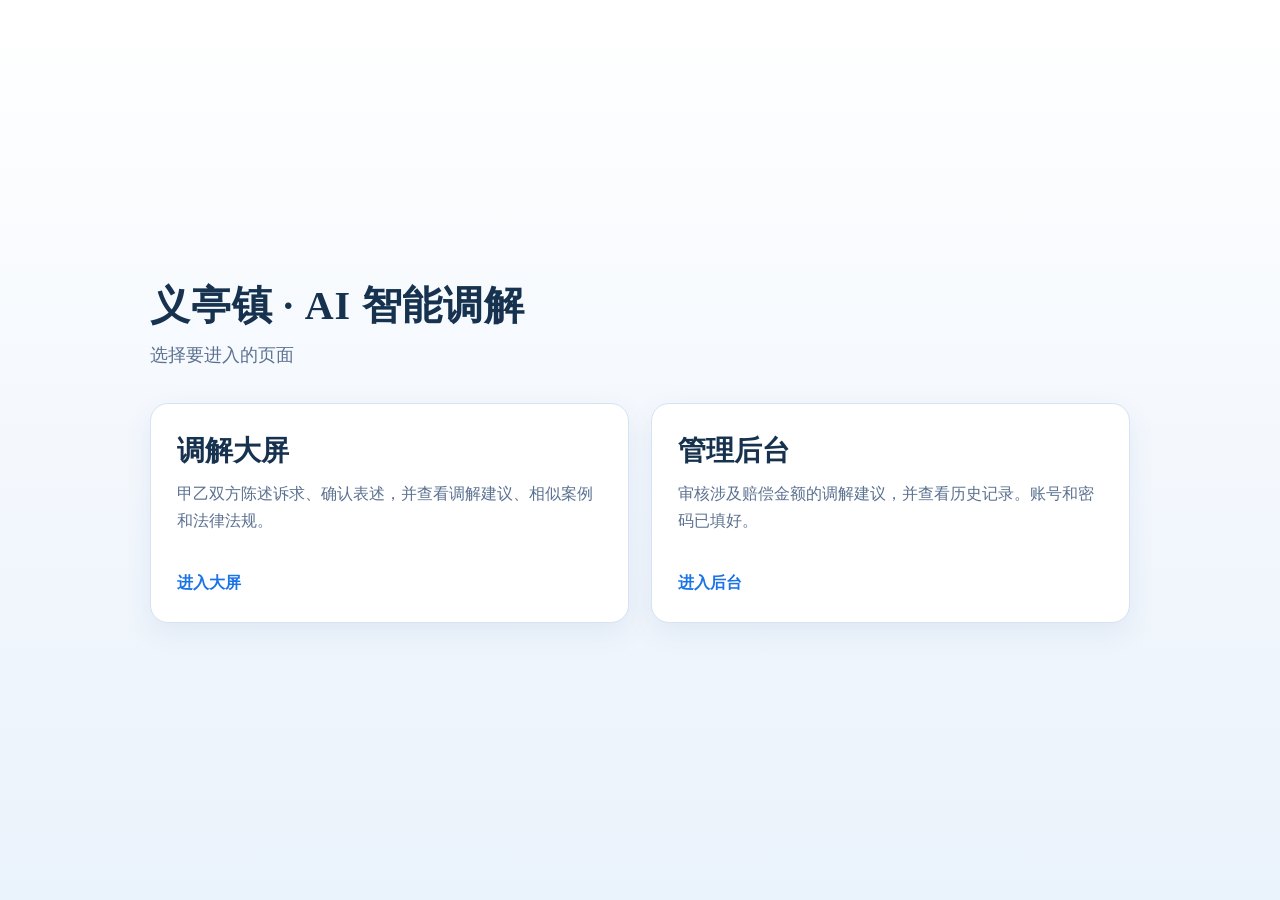
==== index.html @ 7f3b6e04 "增加首页入口，后台登录默认填入演示账号。 首页分别进入调解大屏和管理后台。后台账号 admin、密码 yiting 已写在登录框里，打开后直接进入即可。" ====
<!DOCTYPE html>
<html lang="zh-CN">
<head>
  <meta charset="utf-8">
  <meta name="viewport" content="width=device-width, initial-scale=1">
  <title>义亭镇 · AI 智能调解</title>
  <style>
    :root {
      --ink: #16324f;
      --muted: #5b7190;
      --line: #d5e3f2;
      --a: #1a73e8;
      --card: #ffffff;
      --sans: "PingFang SC", "Hiragino Sans GB", "Noto Sans SC", "Microsoft YaHei", sans-serif;
      --serif: "Iowan Old Style", Palatino, "Songti SC", "Noto Serif SC", serif;
    }
    * { box-sizing: border-box; }
    html, body { margin: 0; min-height: 100%; }
    body {
      font-family: var(--sans);
      color: var(--ink);
      background: linear-gradient(180deg, #ffffff 0%, #f4f8fd 48%, #eaf2fb 100%);
    }
    .portal {
      min-height: 100vh;
      display: flex;
      flex-direction: column;
      justify-content: center;
      width: min(980px, calc(100% - 40px));
      margin: 0 auto;
      padding: 48px 0;
    }
    h1 {
      margin: 0;
      font-family: var(--serif);
      font-size: 40px;
      font-weight: 650;
      letter-spacing: 0.02em;
    }
    .lead { margin: 10px 0 0; color: var(--muted); font-size: 18px; }
    .entries {
      display: grid;
      grid-template-columns: 1fr 1fr;
      gap: 22px;
      margin-top: 36px;
    }
    a.entry {
      display: flex;
      flex-direction: column;
      gap: 10px;
      min-height: 220px;
      padding: 28px 26px;
      text-decoration: none;
      color: inherit;
      background: var(--card);
      border: 1px solid var(--line);
      border-radius: 18px;
      box-shadow: 0 10px 28px rgba(22, 78, 140, 0.08);
    }
    a.entry:hover { border-color: var(--a); }
    a.entry:focus-visible { outline: 3px solid var(--a); outline-offset: 3px; }
    a.entry h2 {
      margin: 0;
      font-family: var(--serif);
      font-size: 28px;
      font-weight: 650;
    }
    a.entry p { margin: 0; color: var(--muted); line-height: 1.7; }
    a.entry span {
      margin-top: auto;
      color: var(--a);
      font-weight: 650;
    }
    @media (max-width: 800px) {
      h1 { font-size: 32px; }
      .entries { grid-template-columns: 1fr; }
      a.entry { min-height: 0; }
    }
  </style>
</head>
<body>
  <main class="portal">
    <h1>义亭镇 · AI 智能调解</h1>
    <p class="lead">选择要进入的页面</p>
    <div class="entries">
      <a class="entry" href="prototype/index.html">
        <h2>调解大屏</h2>
        <p>甲乙双方陈述诉求、确认表述，并查看调解建议、相似案例和法律法规。</p>
        <span>进入大屏</span>
      </a>
      <a class="entry" href="prototype/admin.html">
        <h2>管理后台</h2>
        <p>审核涉及赔偿金额的调解建议，并查看历史记录。账号和密码已填好。</p>
        <span>进入后台</span>
      </a>
    </div>
  </main>
</body>
</html>
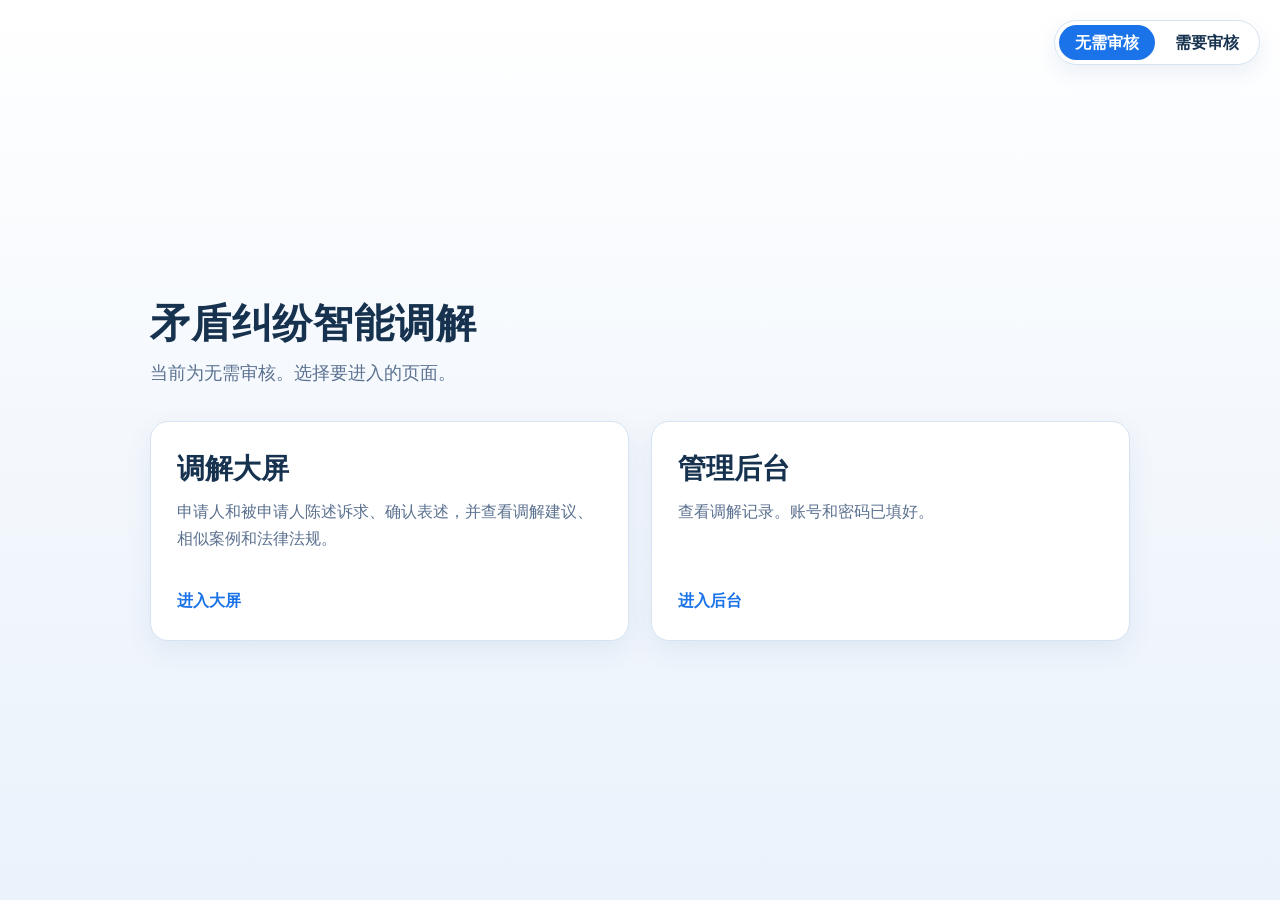
==== commit a59d22b2: "发布新的首页入口。默认进入无需审核的调解页，需要审核仍走原调解页。" ====
--- a/index.html
+++ b/index.html
@@ -3,7 +3,7 @@
 <head>
   <meta charset="utf-8">
   <meta name="viewport" content="width=device-width, initial-scale=1">
-  <title>义亭镇 · AI 智能调解</title>
+  <title>矛盾纠纷智能调解</title>
   <style>
     :root {
       --ink: #16324f;
@@ -21,6 +21,37 @@
       color: var(--ink);
       background: linear-gradient(180deg, #ffffff 0%, #f4f8fd 48%, #eaf2fb 100%);
     }
+    .switch {
+      position: fixed;
+      top: 20px;
+      right: 20px;
+      z-index: 2;
+      display: flex;
+      gap: 4px;
+      padding: 4px;
+      background: #fff;
+      border: 1px solid var(--line);
+      border-radius: 999px;
+      box-shadow: 0 8px 20px rgba(22, 78, 140, 0.08);
+    }
+    .opt { position: relative; }
+    .opt input {
+      position: absolute;
+      inset: 0;
+      margin: 0;
+      opacity: 0;
+      cursor: pointer;
+    }
+    .opt span {
+      display: block;
+      padding: 8px 16px;
+      border-radius: 999px;
+      color: var(--ink);
+      font-weight: 650;
+      line-height: 1.2;
+    }
+    .opt:has(input:checked) span { background: var(--a); color: #fff; }
+    .opt:has(input:focus-visible) span { outline: 3px solid var(--a); outline-offset: 2px; }
     .portal {
       min-height: 100vh;
       display: flex;
@@ -28,7 +59,7 @@
       justify-content: center;
       width: min(980px, calc(100% - 40px));
       margin: 0 auto;
-      padding: 48px 0;
+      padding: 84px 0 48px;
     }
     h1 {
       margin: 0;
@@ -38,12 +69,18 @@
       letter-spacing: 0.02em;
     }
     .lead { margin: 10px 0 0; color: var(--muted); font-size: 18px; }
+    .lead-review { display: none; }
     .entries {
       display: grid;
       grid-template-columns: 1fr 1fr;
       gap: 22px;
       margin-top: 36px;
     }
+    .entries-review { display: none; }
+    body:has(#mode-review:checked) .lead-record,
+    body:has(#mode-review:checked) .entries-record { display: none; }
+    body:has(#mode-review:checked) .lead-review { display: block; }
+    body:has(#mode-review:checked) .entries-review { display: grid; }
     a.entry {
       display: flex;
       flex-direction: column;
@@ -72,20 +109,45 @@
       font-weight: 650;
     }
     @media (max-width: 800px) {
+      .switch { top: 12px; right: 12px; }
+      .opt span { padding: 8px 12px; }
       h1 { font-size: 32px; }
-      .entries { grid-template-columns: 1fr; }
+      .entries, body:has(#mode-review:checked) .entries-review { grid-template-columns: 1fr; }
       a.entry { min-height: 0; }
     }
   </style>
 </head>
 <body>
+  <div class="switch" role="radiogroup" aria-label="页面版本">
+    <label class="opt">
+      <input id="mode-record" type="radio" name="mode" value="record" checked>
+      <span>无需审核</span>
+    </label>
+    <label class="opt">
+      <input id="mode-review" type="radio" name="mode" value="review">
+      <span>需要审核</span>
+    </label>
+  </div>
   <main class="portal">
-    <h1>义亭镇 · AI 智能调解</h1>
-    <p class="lead">选择要进入的页面</p>
-    <div class="entries">
+    <h1>矛盾纠纷智能调解</h1>
+    <p class="lead lead-record">当前为无需审核。选择要进入的页面。</p>
+    <p class="lead lead-review">当前为需要审核。选择要进入的页面。</p>
+    <div class="entries entries-record">
+      <a class="entry" href="record/index.html">
+        <h2>调解大屏</h2>
+        <p>申请人和被申请人陈述诉求、确认表述，并查看调解建议、相似案例和法律法规。</p>
+        <span>进入大屏</span>
+      </a>
+      <a class="entry" href="record/admin.html">
+        <h2>管理后台</h2>
+        <p>查看调解记录。账号和密码已填好。</p>
+        <span>进入后台</span>
+      </a>
+    </div>
+    <div class="entries entries-review">
       <a class="entry" href="prototype/index.html">
         <h2>调解大屏</h2>
-        <p>甲乙双方陈述诉求、确认表述，并查看调解建议、相似案例和法律法规。</p>
+        <p>申请人和被申请人陈述诉求、确认表述。涉及具体金额的建议需先审核，通过后再展示。</p>
         <span>进入大屏</span>
       </a>
       <a class="entry" href="prototype/admin.html">
